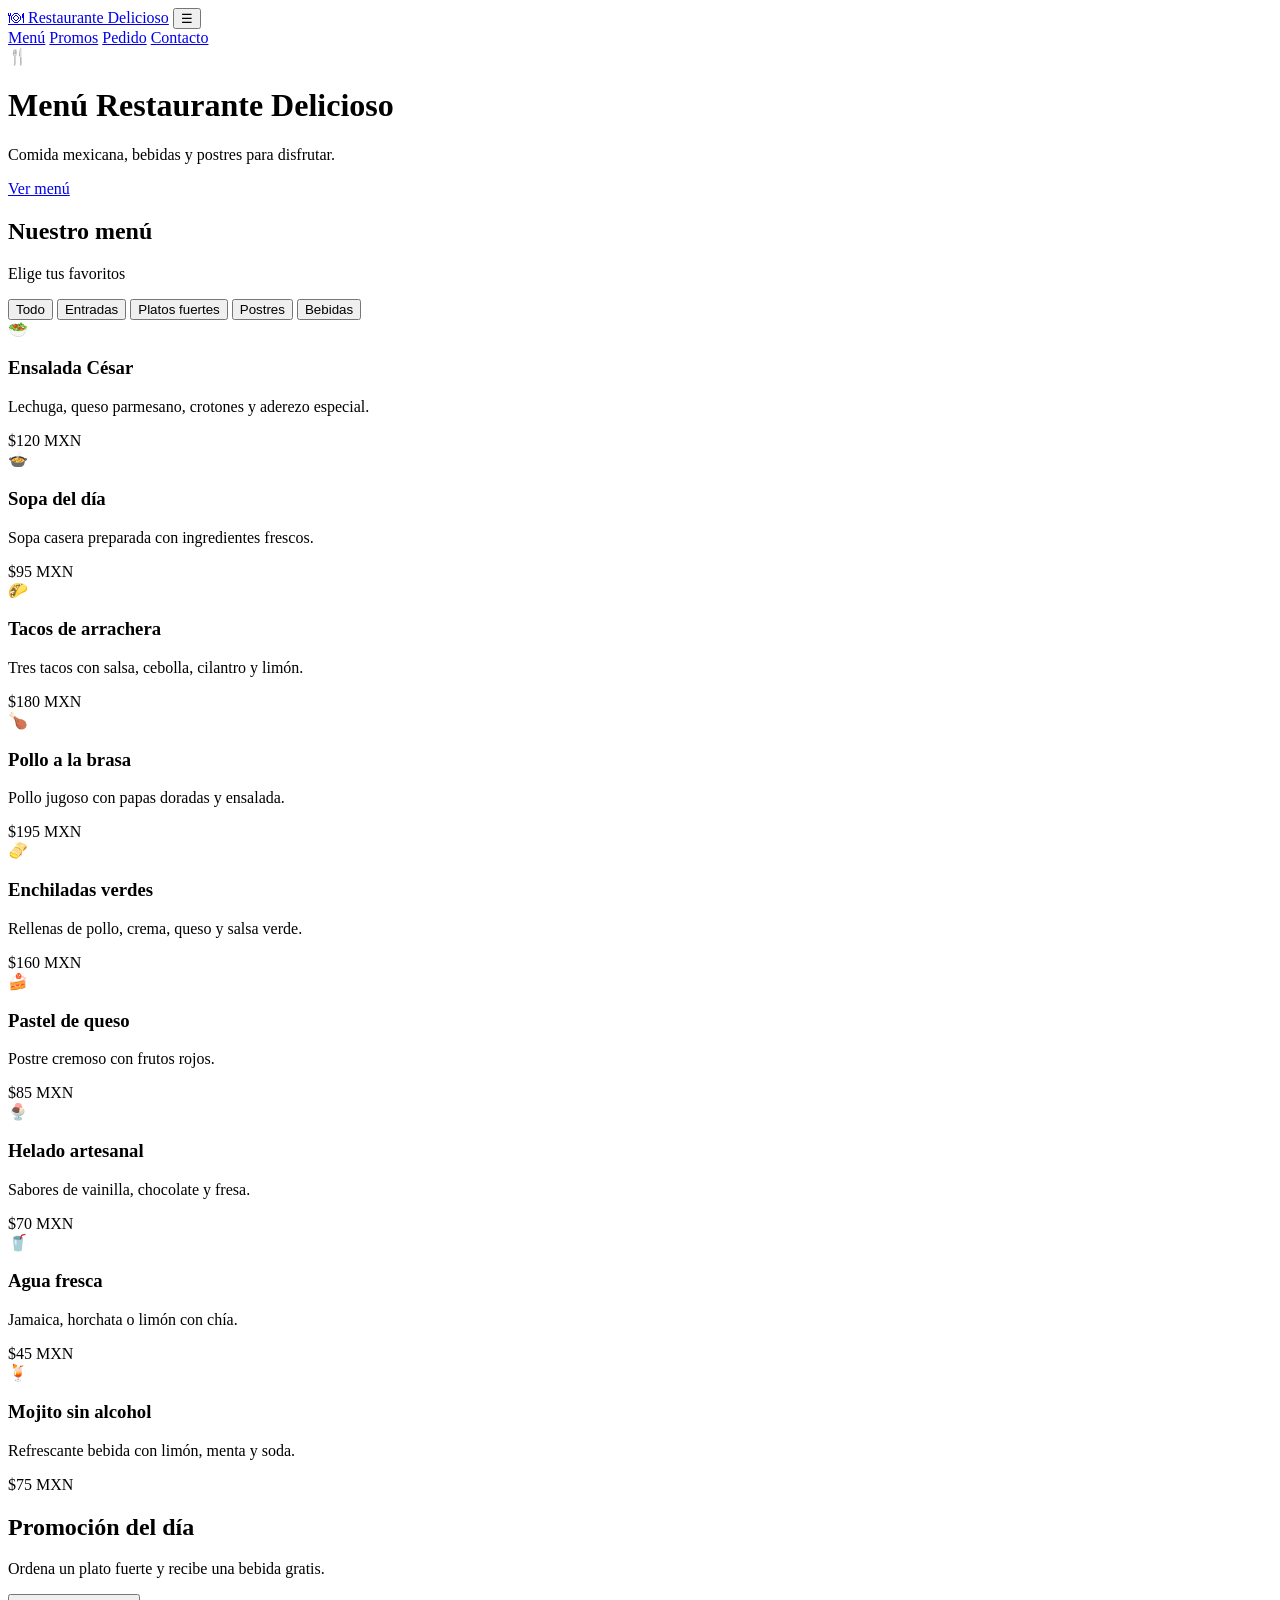
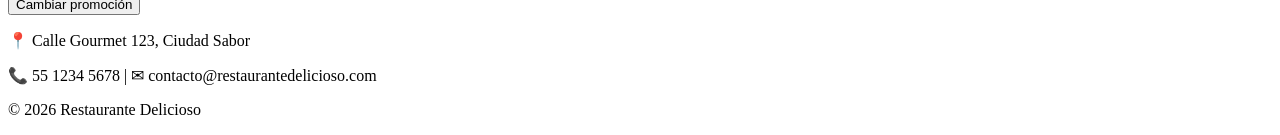
==== index.html @ bf1a6e63 "Add files via upload" ====
<!DOCTYPE html>
<html lang="es">
<head>
  <meta charset="UTF-8" />
  <meta name="viewport" content="width=device-width, initial-scale=1.0" />
  <title>Restaurante Delicioso | Menú</title>
  <link rel="stylesheet" href="css/styles.css" />
</head>
<body>
  <header class="hero">
    <nav class="navbar">
      <a class="brand" href="index.html">🍽 Restaurante Delicioso</a>
      <button class="menu-btn" id="menuBtn">☰</button>
      <div class="nav-links" id="navLinks">
        <a href="#menu">Menú</a>
        <a href="#promos">Promos</a>
        <a href="pedido.html">Pedido</a>
        <a href="contacto.html">Contacto</a>
      </div>
    </nav>

    <div class="hero-content">
      <div class="logo-circle">🍴</div>
      <h1>Menú Restaurante Delicioso</h1>
      <p>Comida mexicana, bebidas y postres para disfrutar.</p>
      <a class="btn" href="#menu">Ver menú</a>
    </div>
  </header>

  <main>
    <section id="menu" class="section">
      <h2>Nuestro menú</h2>
      <p class="subtitle">Elige tus favoritos</p>

      <div class="filters">
        <button class="filter active" data-category="todos">Todo</button>
        <button class="filter" data-category="entradas">Entradas</button>
        <button class="filter" data-category="fuertes">Platos fuertes</button>
        <button class="filter" data-category="postres">Postres</button>
        <button class="filter" data-category="bebidas">Bebidas</button>
      </div>

      <div class="cards">
        <article class="card" data-category="entradas">
          <div class="food-img">🥗</div>
          <h3>Ensalada César</h3>
          <p>Lechuga, queso parmesano, crotones y aderezo especial.</p>
          <span>$120 MXN</span>
        </article>

        <article class="card" data-category="entradas">
          <div class="food-img">🍲</div>
          <h3>Sopa del día</h3>
          <p>Sopa casera preparada con ingredientes frescos.</p>
          <span>$95 MXN</span>
        </article>

        <article class="card" data-category="fuertes">
          <div class="food-img">🌮</div>
          <h3>Tacos de arrachera</h3>
          <p>Tres tacos con salsa, cebolla, cilantro y limón.</p>
          <span>$180 MXN</span>
        </article>

        <article class="card" data-category="fuertes">
          <div class="food-img">🍗</div>
          <h3>Pollo a la brasa</h3>
          <p>Pollo jugoso con papas doradas y ensalada.</p>
          <span>$195 MXN</span>
        </article>

        <article class="card" data-category="fuertes">
          <div class="food-img">🫔</div>
          <h3>Enchiladas verdes</h3>
          <p>Rellenas de pollo, crema, queso y salsa verde.</p>
          <span>$160 MXN</span>
        </article>

        <article class="card" data-category="postres">
          <div class="food-img">🍰</div>
          <h3>Pastel de queso</h3>
          <p>Postre cremoso con frutos rojos.</p>
          <span>$85 MXN</span>
        </article>

        <article class="card" data-category="postres">
          <div class="food-img">🍨</div>
          <h3>Helado artesanal</h3>
          <p>Sabores de vainilla, chocolate y fresa.</p>
          <span>$70 MXN</span>
        </article>

        <article class="card" data-category="bebidas">
          <div class="food-img">🥤</div>
          <h3>Agua fresca</h3>
          <p>Jamaica, horchata o limón con chía.</p>
          <span>$45 MXN</span>
        </article>

        <article class="card" data-category="bebidas">
          <div class="food-img">🍹</div>
          <h3>Mojito sin alcohol</h3>
          <p>Refrescante bebida con limón, menta y soda.</p>
          <span>$75 MXN</span>
        </article>
      </div>
    </section>

    <section id="promos" class="promo">
      <h2>Promoción del día</h2>
      <p>Ordena un plato fuerte y recibe una bebida gratis.</p>
      <button class="btn" id="promoBtn">Cambiar promoción</button>
    </section>
  </main>

  <footer>
    <p>📍 Calle Gourmet 123, Ciudad Sabor</p>
    <p>📞 55 1234 5678 | ✉ contacto@restaurantedelicioso.com</p>
    <p>© 2026 Restaurante Delicioso</p>
  </footer>

  <script src="js/script.js"></script>
</body>
</html>
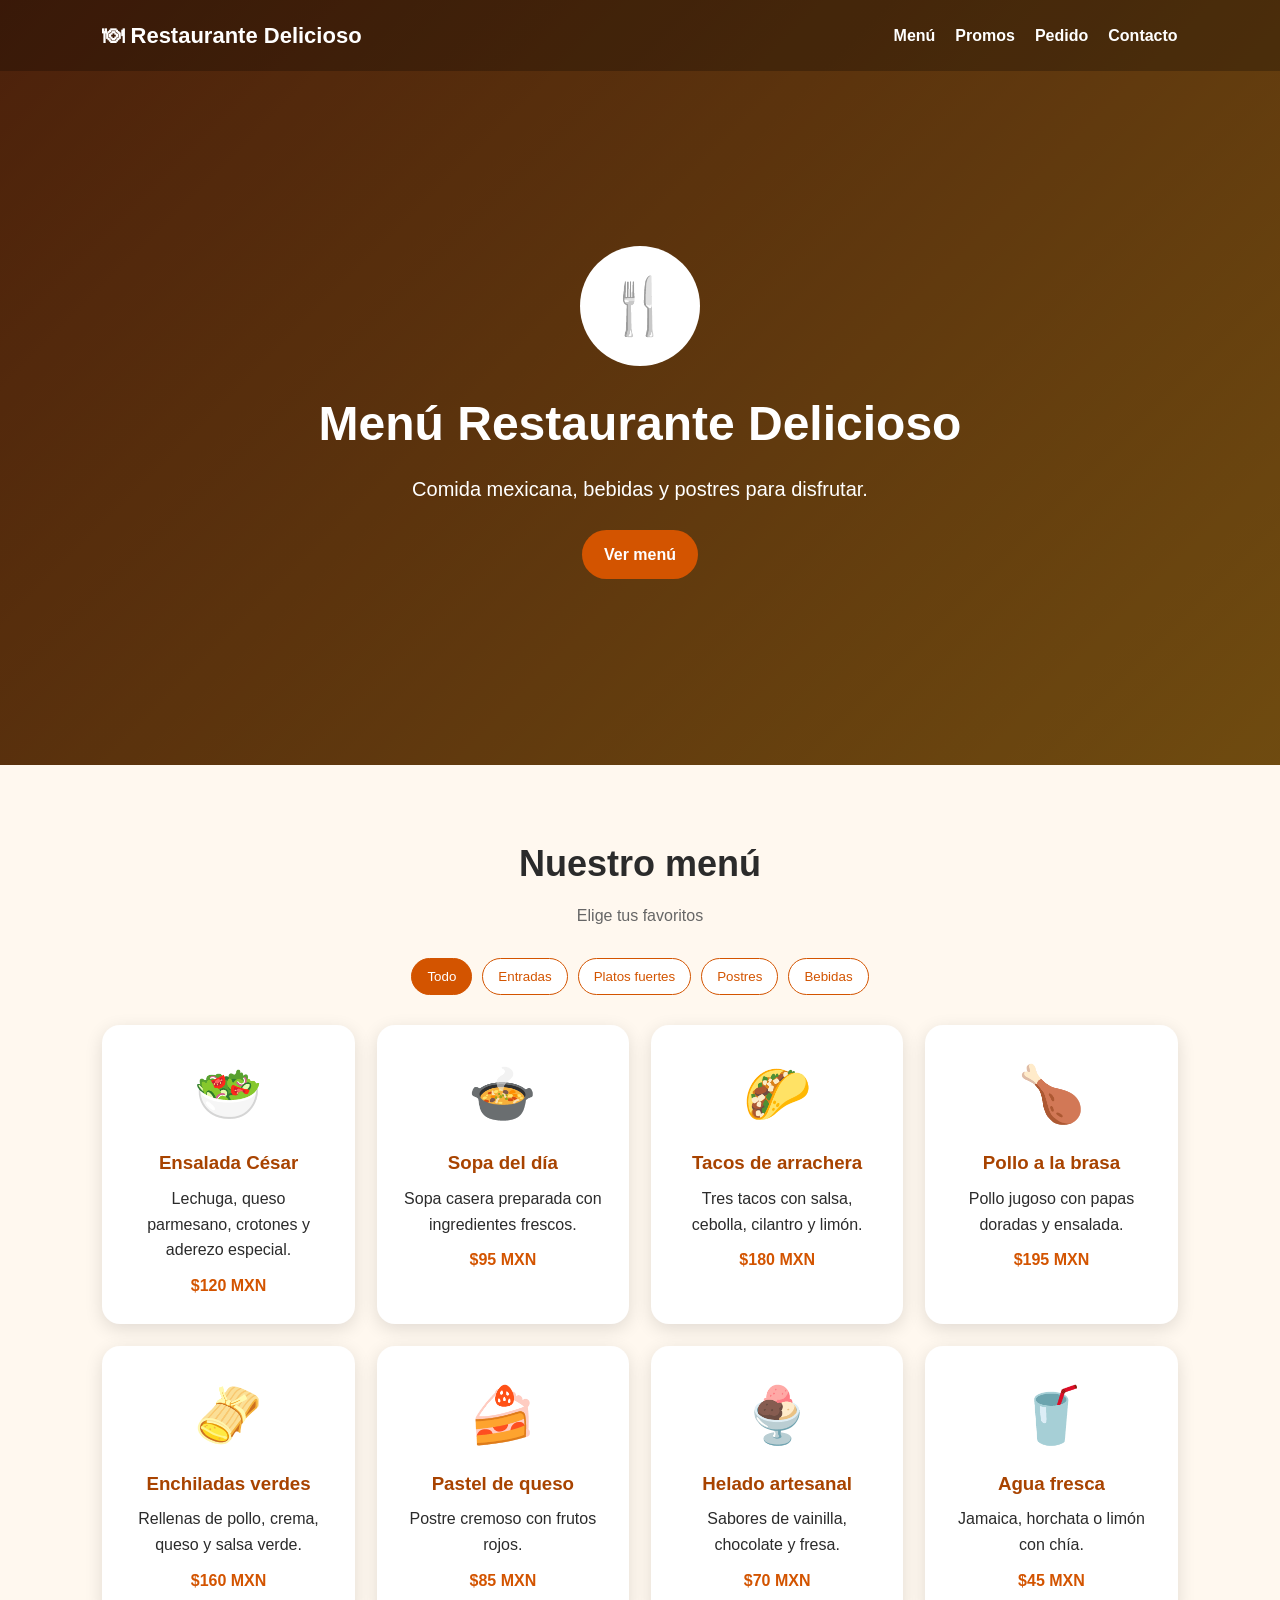
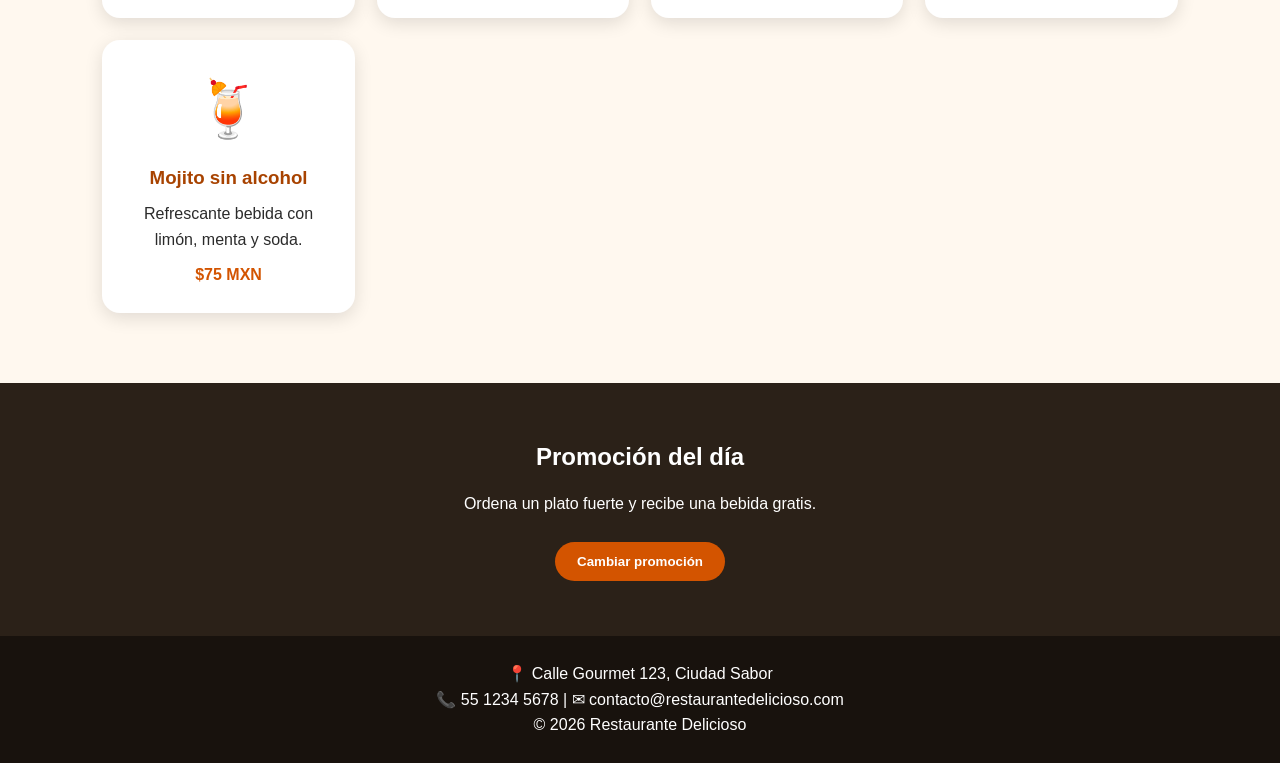
==== commit 6749ade4: "Update index.html" ====
--- a/index.html
+++ b/index.html
@@ -4,7 +4,7 @@
   <meta charset="UTF-8" />
   <meta name="viewport" content="width=device-width, initial-scale=1.0" />
   <title>Restaurante Delicioso | Menú</title>
-  <link rel="stylesheet" href="css/styles.css" />
+  <link rel="stylesheet" href="styles.css" />
 </head>
 <body>
   <header class="hero">
@@ -119,6 +119,6 @@
     <p>© 2026 Restaurante Delicioso</p>
   </footer>
 
-  <script src="js/script.js"></script>
+  <script src="script.js"></script>
 </body>
 </html>
--- a/styles.css
+++ b/styles.css
@@ -0,0 +1,282 @@
+*{
+  box-sizing:border-box;
+  margin:0;
+  padding:0;
+}
+
+body{
+  font-family:Arial, Helvetica, sans-serif;
+  background:#fff8ef;
+  color:#2b2b2b;
+  line-height:1.6;
+}
+
+.navbar{
+  width:100%;
+  display:flex;
+  justify-content:space-between;
+  align-items:center;
+  padding:18px 8%;
+  background:rgba(0,0,0,0.25);
+  position:absolute;
+  top:0;
+  left:0;
+  z-index:10;
+}
+
+.navbar.dark{
+  position:static;
+  background:#2b2118;
+}
+
+.brand{
+  color:white;
+  font-size:22px;
+  font-weight:bold;
+  text-decoration:none;
+}
+
+.nav-links{
+  display:flex;
+  gap:20px;
+}
+
+.nav-links a{
+  color:white;
+  text-decoration:none;
+  font-weight:bold;
+}
+
+.nav-links a:hover{
+  color:#ffd28a;
+}
+
+.menu-btn{
+  display:none;
+  background:none;
+  border:none;
+  color:white;
+  font-size:28px;
+  cursor:pointer;
+}
+
+.hero{
+  min-height:85vh;
+  background:linear-gradient(rgba(0,0,0,.55), rgba(0,0,0,.55)), linear-gradient(135deg, #a84818, #f6a623);
+  color:white;
+  display:flex;
+  align-items:center;
+  justify-content:center;
+  text-align:center;
+  padding:120px 20px 60px;
+}
+
+.hero-content h1{
+  font-size:48px;
+  margin-bottom:10px;
+}
+
+.hero-content p{
+  font-size:20px;
+  margin-bottom:25px;
+}
+
+.logo-circle{
+  width:120px;
+  height:120px;
+  background:white;
+  color:#a84818;
+  border-radius:50%;
+  display:flex;
+  align-items:center;
+  justify-content:center;
+  font-size:55px;
+  margin:0 auto 20px;
+}
+
+.btn{
+  background:#d35400;
+  color:white;
+  padding:12px 22px;
+  border:none;
+  border-radius:25px;
+  text-decoration:none;
+  font-weight:bold;
+  cursor:pointer;
+  display:inline-block;
+}
+
+.btn:hover{
+  background:#a84300;
+}
+
+.section{
+  padding:70px 8%;
+}
+
+.section h2,
+.section h1{
+  text-align:center;
+  font-size:36px;
+  margin-bottom:10px;
+}
+
+.subtitle{
+  text-align:center;
+  margin-bottom:30px;
+  color:#666;
+}
+
+.filters{
+  display:flex;
+  justify-content:center;
+  flex-wrap:wrap;
+  gap:10px;
+  margin-bottom:30px;
+}
+
+.filter{
+  border:1px solid #d35400;
+  background:white;
+  color:#d35400;
+  padding:10px 15px;
+  border-radius:20px;
+  cursor:pointer;
+}
+
+.filter.active,
+.filter:hover{
+  background:#d35400;
+  color:white;
+}
+
+.cards{
+  display:grid;
+  grid-template-columns:repeat(auto-fit, minmax(240px, 1fr));
+  gap:22px;
+}
+
+.card{
+  background:white;
+  padding:25px;
+  border-radius:18px;
+  box-shadow:0 5px 18px rgba(0,0,0,.12);
+  text-align:center;
+  transition:.3s;
+}
+
+.card:hover{
+  transform:translateY(-6px);
+}
+
+.food-img{
+  font-size:55px;
+  margin-bottom:10px;
+}
+
+.card h3{
+  color:#a84300;
+  margin-bottom:8px;
+}
+
+.card span{
+  display:block;
+  margin-top:10px;
+  font-weight:bold;
+  color:#d35400;
+}
+
+.promo{
+  background:#2b2118;
+  color:white;
+  text-align:center;
+  padding:55px 20px;
+}
+
+.promo p{
+  margin:15px 0 25px;
+}
+
+footer{
+  background:#18120d;
+  color:white;
+  text-align:center;
+  padding:25px;
+}
+
+.form-section{
+  max-width:800px;
+  margin:auto;
+}
+
+.form-card{
+  background:white;
+  padding:30px;
+  border-radius:18px;
+  box-shadow:0 5px 18px rgba(0,0,0,.12);
+  display:flex;
+  flex-direction:column;
+  gap:12px;
+}
+
+input,
+select,
+textarea{
+  width:100%;
+  padding:12px;
+  border:1px solid #ccc;
+  border-radius:8px;
+  font-size:16px;
+}
+
+label{
+  font-weight:bold;
+}
+
+.resultado{
+  margin-top:20px;
+  padding:20px;
+  border-radius:12px;
+  background:#fff3cd;
+  display:none;
+}
+
+.contact-grid{
+  display:grid;
+  grid-template-columns:1fr 1fr;
+  gap:30px;
+  align-items:start;
+}
+
+.contact-grid h1{
+  text-align:left;
+}
+
+@media(max-width:768px){
+  .menu-btn{
+    display:block;
+  }
+
+  .nav-links{
+    display:none;
+    position:absolute;
+    top:65px;
+    right:8%;
+    background:#2b2118;
+    flex-direction:column;
+    padding:20px;
+    border-radius:12px;
+  }
+
+  .nav-links.show{
+    display:flex;
+  }
+
+  .hero-content h1{
+    font-size:34px;
+  }
+
+  .contact-grid{
+    grid-template-columns:1fr;
+  }
+}
